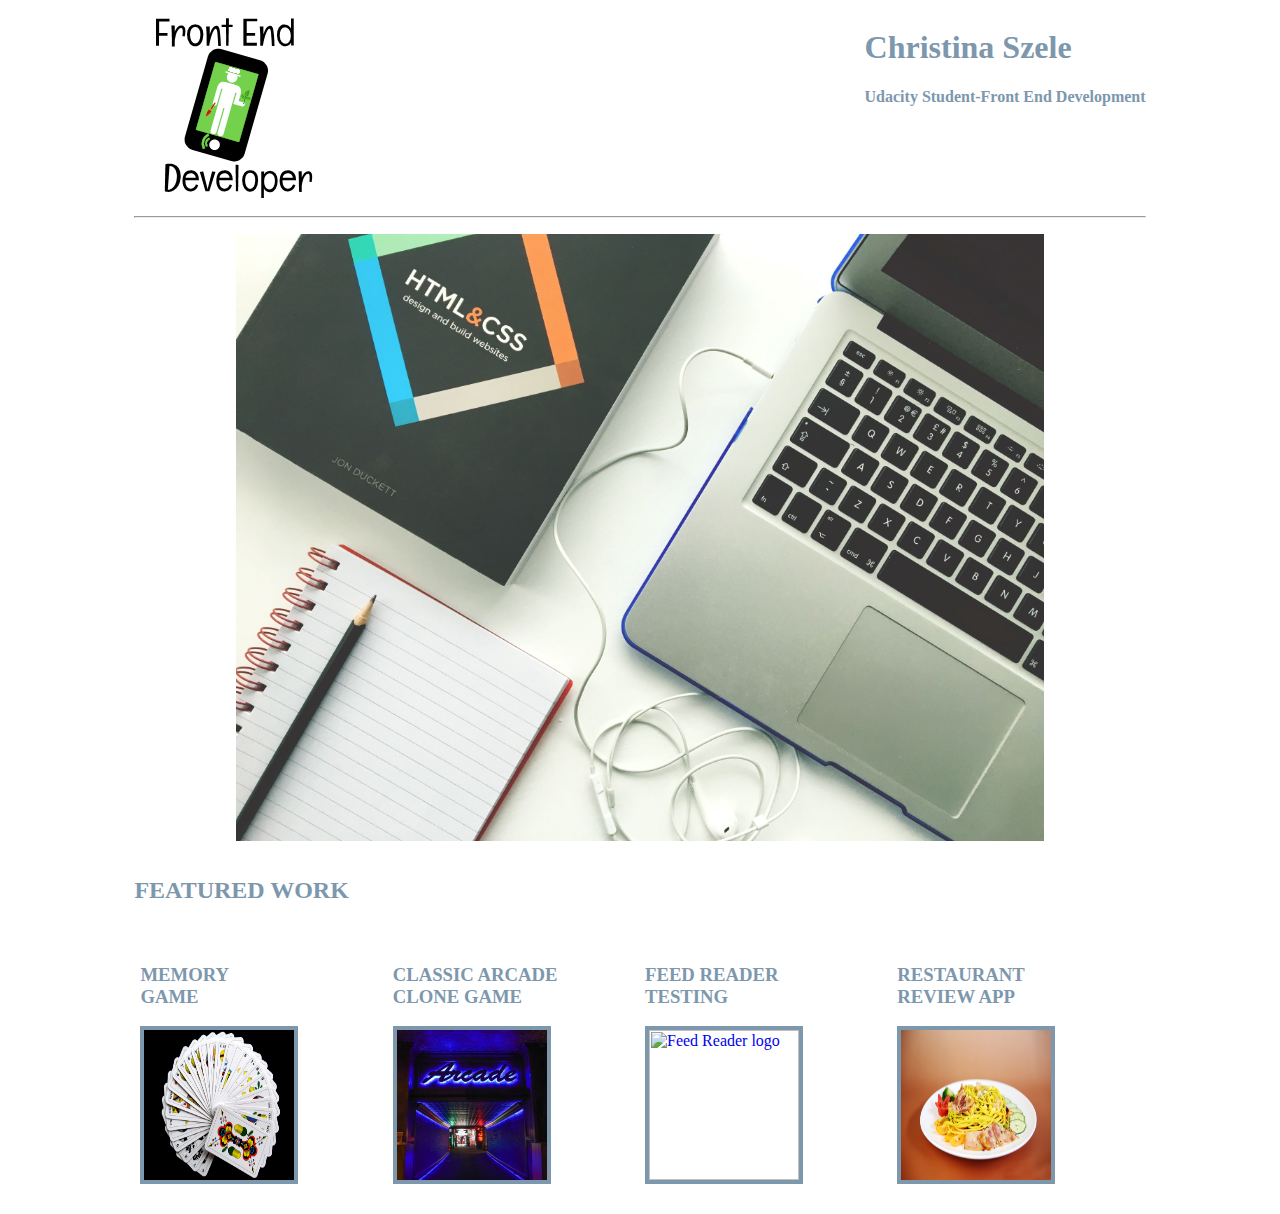
==== index.html @ ddda7b98 "Add files via upload" ====
<html><head><base href="<!doctype HTML>">
	<meta charset="utf-8">
	<meta name="viewport" content="width=device-width, initial-scale=1">
	
    <title>Portfolio</title>
    <link rel="stylesheet" href="https://fonts.googleapis.com/css?family=Open+Sans+Condensed:300|Sonsie+One">
    <link rel="stylesheet" href="style.css">
	</head>
	
<body>
	<div class="container" bgcolor="#FAFAFA">
  		<header>	
			 <img src="logo/logo2.png" alt="logo">		
				<div class="name">
					<h1>Christina Szele</h1>
					<h4> Udacity Student-Front End Development </h4>
				</div>
			<hr class="line">
		</header>
	
	<p style="text-align:center;">	
		<img class="hero" src="images\design-development-electronics.jpg" alt="hero" align="center" style="max-width:80%;height:auto">
        </p>
    </div>
	
	<div class="container" bgcolor="#FAFAFA">
		<p>
        </p><div id="leftfeature">
			<h2>Featured Work</h2>
			</div>
		<p></p>
	
	<br style="line-height:4;"><br>
			
	<div class="row">
		<div class="column">
			<h3 class="projects">Memory<br> Game</h3>
        		<p> <a href="https://"> <img border="4" style="border-color:#7d97ad" alt="Memory logo" src="images\memory art-card-game-cards.jpg" width="150" height="150"> </a>
			</p>
		</div>
		<div class="column">
			<h3 class="projects">Classic Arcade<br> Clone Game</h3>
			<p> <a href="https://classroom.udacity.com/me"> <img border="4" style="border-color:#7d97ad" alt="Classic Arcade logo" src="images\arcade-bright-colorful.jpg" width="150" height="150"> </a>
			</p>			
		</div>
		<div class="column">
			<h3 class="projects">Feed Reader<br>Testing</h3>
			<p> <a href="https://classroom.udacity.com"> <img border="4" style="border-color:#7d97ad" alt="Feed Reader logo" src="images\feed reader connection-data-design.jpg" width="150" height="150"> </a>
			</p>
		</div>
        <div class="column">
			<h3 class="projects">Restaurant<br> Review App</h3>
			<p> <a href="https://classroom.udacity.com/me"> <img border="4" style="border-color:#7d97ad" alt="Restaurant Review logo" src="images\restaurant cheese-course-cuisine.jpg" width="150" height="150"> </a>
			</p>
		</div>
	</div>
</div>	

</body></html>
---- style.css ----
<title>Portfolio</title>
	<style>
.line {
	width:100%;
	height:5px;
	background-color: #7d97ad;
	border: 0px;
	
}

.name {
	color: #7d97ad;
    font-weight: 250;
	display: block;
	float: right;
}

.mypic {
	float: right;
	max-width: 100%;
    height: auto;
	border: 1px solid #ddd;
    border-radius: 4px;
    padding: 5px;
	margin-left: 7px;
    margin-right: 7px;
	margin-bottom: 7px;
	margin-top: 7px;
}

.placeholder {
	border-radius: 8px;
	opacity: 0.5;
	width: 450px;
    height: 350px;
}

#leftfeature {
	float: left;
	width: auto;
	color: #7d97ad;
    max-width: 100%;
	text-transform: uppercase;
}	

div {
	display: block;
}

.projects {
	text-transform: uppercase;
	color: #7d97ad;
}

.row {
	align-content: center;	
	display: flex;
	padding: 1px;
}

.column {
  flex: 33.33%;
  padding: 5px;
}

.container{
  width : 80%;
  margin: auto;
}
@media only screen and (max-width: 600px) {
    container {
        width: 100%;
    }
}
@media screen and (max-width: 550px) {
  .row {
    flex: 50%;
    max-width: 50%;
	flex-wrap: wrap;
  }
}</style></head>
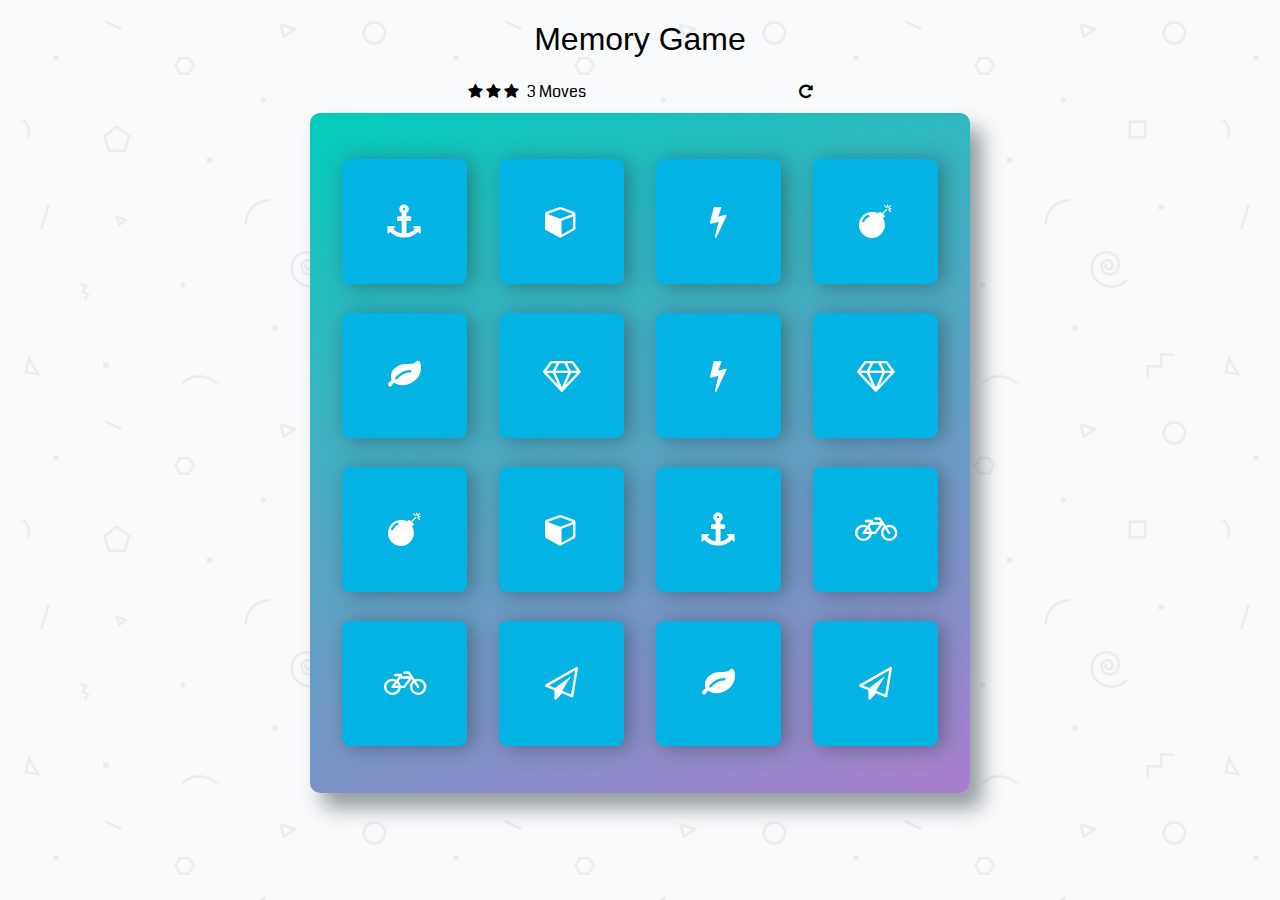
==== commit 709cc0bb: "Add files via upload" ====
--- a/index.html
+++ b/index.html
@@ -1,59 +1,85 @@
-<html><head><base href="<!doctype HTML>">
-	<meta charset="utf-8">
-	<meta name="viewport" content="width=device-width, initial-scale=1">
-	
-    <title>Portfolio</title>
-    <link rel="stylesheet" href="https://fonts.googleapis.com/css?family=Open+Sans+Condensed:300|Sonsie+One">
-    <link rel="stylesheet" href="style.css">
-	</head>
-	
-<body>
-	<div class="container" bgcolor="#FAFAFA">
-  		<header>	
-			 <img src="logo/logo2.png" alt="logo">		
-				<div class="name">
-					<h1>Christina Szele</h1>
-					<h4> Udacity Student-Front End Development </h4>
-				</div>
-			<hr class="line">
-		</header>
-	
-	<p style="text-align:center;">	
-		<img class="hero" src="images\design-development-electronics.jpg" alt="hero" align="center" style="max-width:80%;height:auto">
-        </p>
-    </div>
-	
-	<div class="container" bgcolor="#FAFAFA">
-		<p>
-        </p><div id="leftfeature">
-			<h2>Featured Work</h2>
-			</div>
-		<p></p>
-	
-	<br style="line-height:4;"><br>
-			
-	<div class="row">
-		<div class="column">
-			<h3 class="projects">Memory<br> Game</h3>
-        		<p> <a href="https://"> <img border="4" style="border-color:#7d97ad" alt="Memory logo" src="images\memory art-card-game-cards.jpg" width="150" height="150"> </a>
-			</p>
-		</div>
-		<div class="column">
-			<h3 class="projects">Classic Arcade<br> Clone Game</h3>
-			<p> <a href="https://classroom.udacity.com/me"> <img border="4" style="border-color:#7d97ad" alt="Classic Arcade logo" src="images\arcade-bright-colorful.jpg" width="150" height="150"> </a>
-			</p>			
-		</div>
-		<div class="column">
-			<h3 class="projects">Feed Reader<br>Testing</h3>
-			<p> <a href="https://classroom.udacity.com"> <img border="4" style="border-color:#7d97ad" alt="Feed Reader logo" src="images\feed reader connection-data-design.jpg" width="150" height="150"> </a>
-			</p>
-		</div>
-        <div class="column">
-			<h3 class="projects">Restaurant<br> Review App</h3>
-			<p> <a href="https://classroom.udacity.com/me"> <img border="4" style="border-color:#7d97ad" alt="Restaurant Review logo" src="images\restaurant cheese-course-cuisine.jpg" width="150" height="150"> </a>
-			</p>
-		</div>
-	</div>
-</div>	
-
-</body></html>+<!doctype html>
+<html lang="en">
+<head>
+    <meta charset="utf-8">
+    <title>Memory Game</title>
+    <meta name="description" content="">
+    <meta name="viewport" content="width=device-width, initial-scale=1">
+    <link rel="stylesheet prefetch" href="https://maxcdn.bootstrapcdn.com/font-awesome/4.6.1/css/font-awesome.min.css">
+    <link rel="stylesheet prefetch" href="https://fonts.googleapis.com/css?family=Coda">
+    <link rel="stylesheet" href="css/app.css">
+</head>
+    <div class="container">
+        <header>
+            <h1>Memory Game</h1>
+        </header>
+
+        <section class="score-panel">
+        	<ul class="stars">
+        		<li><i class="fa fa-star"></i></li>
+        		<li><i class="fa fa-star"></i></li>
+        		<li><i class="fa fa-star"></i></li>
+        	</ul>
+
+        	<span class="moves">3</span> Moves
+
+            <div class="restart">
+        		<i class="fa fa-repeat"></i>
+        	</div>
+        </section>
+
+        <ul class="deck">
+            <li class="card open show">
+                <i class="fa fa-diamond"></i>
+            </li>
+            <li class="card open show">
+                <i class="fa fa-paper-plane-o"></i>
+            </li>
+            <li class="card open show">
+                <i class="fa fa-anchor"></i>
+            </li>
+            <li class="card open show">
+                <i class="fa fa-bolt"></i>
+            </li>
+            <li class="card open show">
+                <i class="fa fa-cube"></i>
+            </li>
+            <li class="card open show">
+                <i class="fa fa-anchor"></i>
+            </li>
+            <li class="card open show">
+                <i class="fa fa-leaf"></i>
+            </li>
+            <li class="card open show">
+                <i class="fa fa-bicycle"></i>
+            </li>
+            <li class="card open show">
+                <i class="fa fa-diamond"></i>
+            </li>
+            <li class="card open show">
+                <i class="fa fa-bomb"></i>
+            </li>
+            <li class="card open show">
+                <i class="fa fa-leaf"></i>
+            </li>
+            <li class="card open show">
+                <i class="fa fa-bomb"></i>
+            </li>
+            <li class="card open show">
+                <i class="fa fa-bolt"></i>
+            </li>
+            <li class="card open show">
+                <i class="fa fa-bicycle"></i>
+            </li>
+            <li class="card open show">
+                <i class="fa fa-paper-plane-o"></i>
+            </li>
+            <li class="card open show">
+                <i class="fa fa-cube"></i>
+            </li>
+        </ul>
+    </div>
+
+    <script src="js/app2.js"></script>
+</body>
+</html>
--- a/css/app.css
+++ b/css/app.css
@@ -0,0 +1,109 @@
+html {
+    box-sizing: border-box;
+}
+
+*,
+*::before,
+*::after {
+    box-sizing: inherit;
+}
+
+html,
+body {
+    width: 100%;
+    height: 100%;
+    margin: 0;
+    padding: 0;
+}
+
+body {
+    background: #ffffff url('../img/geometry2.png'); /* Background pattern from Subtle Patterns */
+    font-family: 'Coda', cursive;
+}
+
+.container {
+    display: flex;
+    justify-content: center;
+    align-items: center;
+    flex-direction: column;
+}
+
+h1 {
+    font-family: 'Open Sans', sans-serif;
+    font-weight: 300;
+}
+
+/*
+ * Styles for the deck of cards
+ */
+
+.deck {
+    width: 660px;
+    min-height: 680px;
+    background: linear-gradient(160deg, #02ccba 0%, #aa7ecd 100%);
+    padding: 32px;
+    border-radius: 10px;
+    box-shadow: 12px 15px 20px 0 rgba(46, 61, 73, 0.5);
+    display: flex;
+    flex-wrap: wrap;
+    justify-content: space-between;
+    align-items: center;
+    margin: 0 0 3em;
+}
+
+.deck .card {
+    height: 125px;
+    width: 125px;
+    background: #2e3d49;
+    font-size: 0;
+    color: #ffffff;
+    border-radius: 8px;
+    cursor: pointer;
+    display: flex;
+    justify-content: center;
+    align-items: center;
+    box-shadow: 5px 2px 20px 0 rgba(46, 61, 73, 0.5);
+}
+
+.deck .card.open {
+    transform: rotateY(0);
+    background: #02b3e4;
+    cursor: default;
+}
+
+.deck .card.show {
+    font-size: 33px;
+}
+
+.deck .card.match {
+    cursor: default;
+    background: #02ccba;
+    font-size: 33px;
+}
+
+/*
+ * Styles for the Score Panel
+ */
+
+.score-panel {
+    text-align: left;
+    width: 345px;
+    margin-bottom: 10px;
+}
+
+.score-panel .stars {
+    margin: 0;
+    padding: 0;
+    display: inline-block;
+    margin: 0 5px 0 0;
+}
+
+.score-panel .stars li {
+    list-style: none;
+    display: inline-block;
+}
+
+.score-panel .restart {
+    float: right;
+    cursor: pointer;
+}
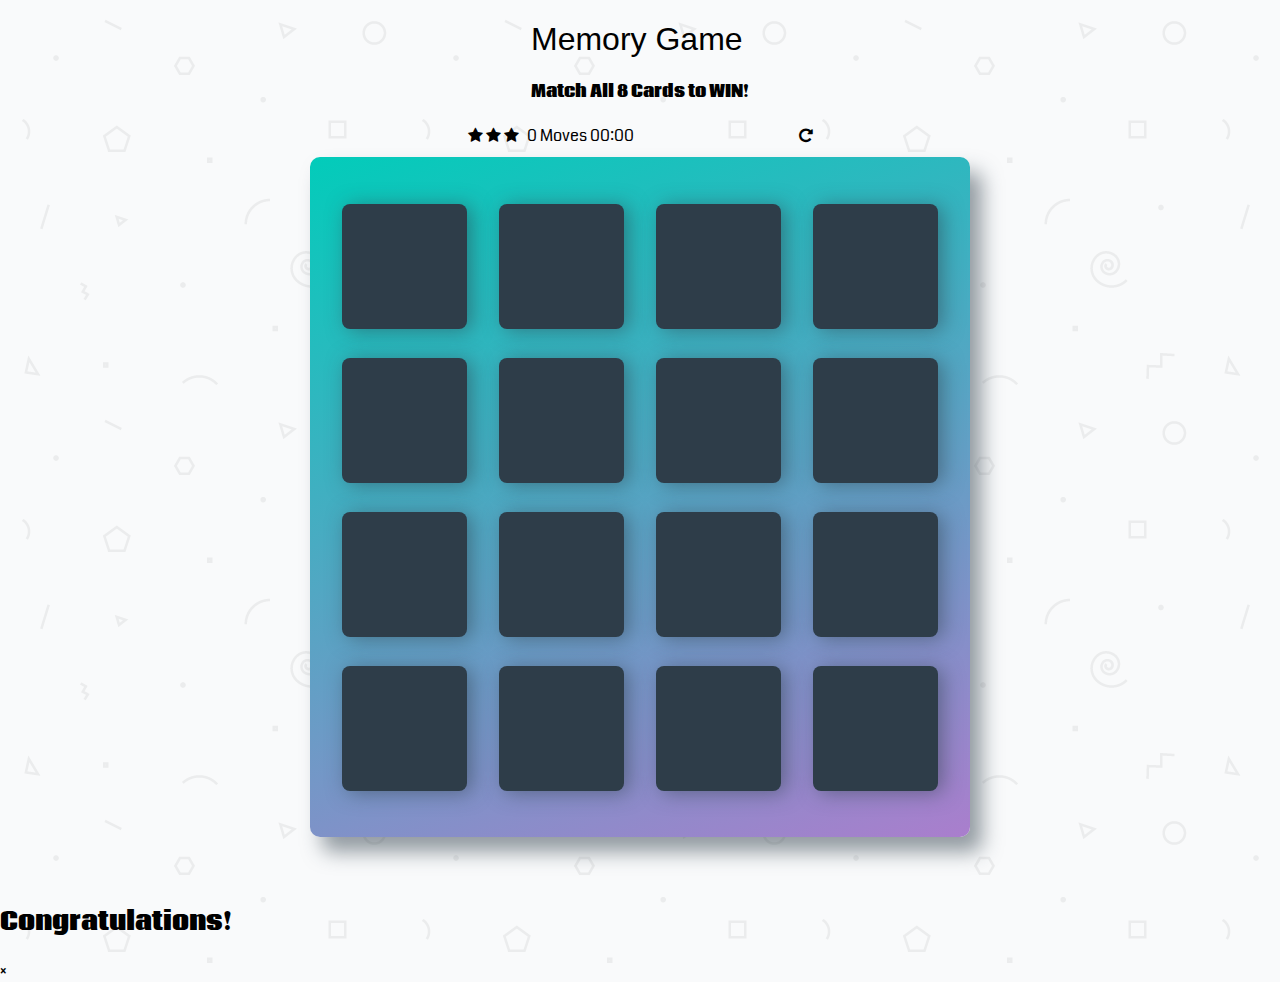
==== commit 31bcef8a: "Add files via upload" ====
--- a/index.html
+++ b/index.html
@@ -12,6 +12,7 @@
     <div class="container">
         <header>
             <h1>Memory Game</h1>
+        <h4> Match All 8 Cards to WIN!</h4>
         </header>
 
         <section class="score-panel">
@@ -21,65 +22,24 @@
         		<li><i class="fa fa-star"></i></li>
         	</ul>
 
-        	<span class="moves">3</span> Moves
+            	<span class="moves"></span> Moves
+          <label id="minutes">00</label>:<label id="seconds">00</label>
 
             <div class="restart">
         		<i class="fa fa-repeat"></i>
         	</div>
         </section>
 
-        <ul class="deck">
-            <li class="card open show">
-                <i class="fa fa-diamond"></i>
-            </li>
-            <li class="card open show">
-                <i class="fa fa-paper-plane-o"></i>
-            </li>
-            <li class="card open show">
-                <i class="fa fa-anchor"></i>
-            </li>
-            <li class="card open show">
-                <i class="fa fa-bolt"></i>
-            </li>
-            <li class="card open show">
-                <i class="fa fa-cube"></i>
-            </li>
-            <li class="card open show">
-                <i class="fa fa-anchor"></i>
-            </li>
-            <li class="card open show">
-                <i class="fa fa-leaf"></i>
-            </li>
-            <li class="card open show">
-                <i class="fa fa-bicycle"></i>
-            </li>
-            <li class="card open show">
-                <i class="fa fa-diamond"></i>
-            </li>
-            <li class="card open show">
-                <i class="fa fa-bomb"></i>
-            </li>
-            <li class="card open show">
-                <i class="fa fa-leaf"></i>
-            </li>
-            <li class="card open show">
-                <i class="fa fa-bomb"></i>
-            </li>
-            <li class="card open show">
-                <i class="fa fa-bolt"></i>
-            </li>
-            <li class="card open show">
-                <i class="fa fa-bicycle"></i>
-            </li>
-            <li class="card open show">
-                <i class="fa fa-paper-plane-o"></i>
-            </li>
-            <li class="card open show">
-                <i class="fa fa-cube"></i>
-            </li>
-        </ul>
+     <ul class="deck"></ul>
     </div>
+     <!-- Modal content -->
+  <div class="modal-content"> 
+    <h2>Congratulations!</h2>
 
+    <span class="close">&times;</span>
+  </div>
+
+</div>
     <script src="js/app2.js"></script>
 </body>
 </html>
--- a/css/app.css
+++ b/css/app.css
@@ -107,3 +107,19 @@
     float: right;
     cursor: pointer;
 }
+
+/* The Modal (background) */
+.modal {
+  display: none; /* Hidden by default */
+  position: fixed; /* Stay in place */
+  z-index: 1; /* Sit on top */
+  left: 0;
+  top: 0;
+  width: 100%; /* Full width */
+  height: 100%; /* Full height */
+  overflow: auto; /* Enable scroll if needed */
+  background-color: rgb(0,0,0); /* Fallback color */
+  background-color: rgba(0,0,0,0.4); /* Black w/ opacity */
+}
+
+ 
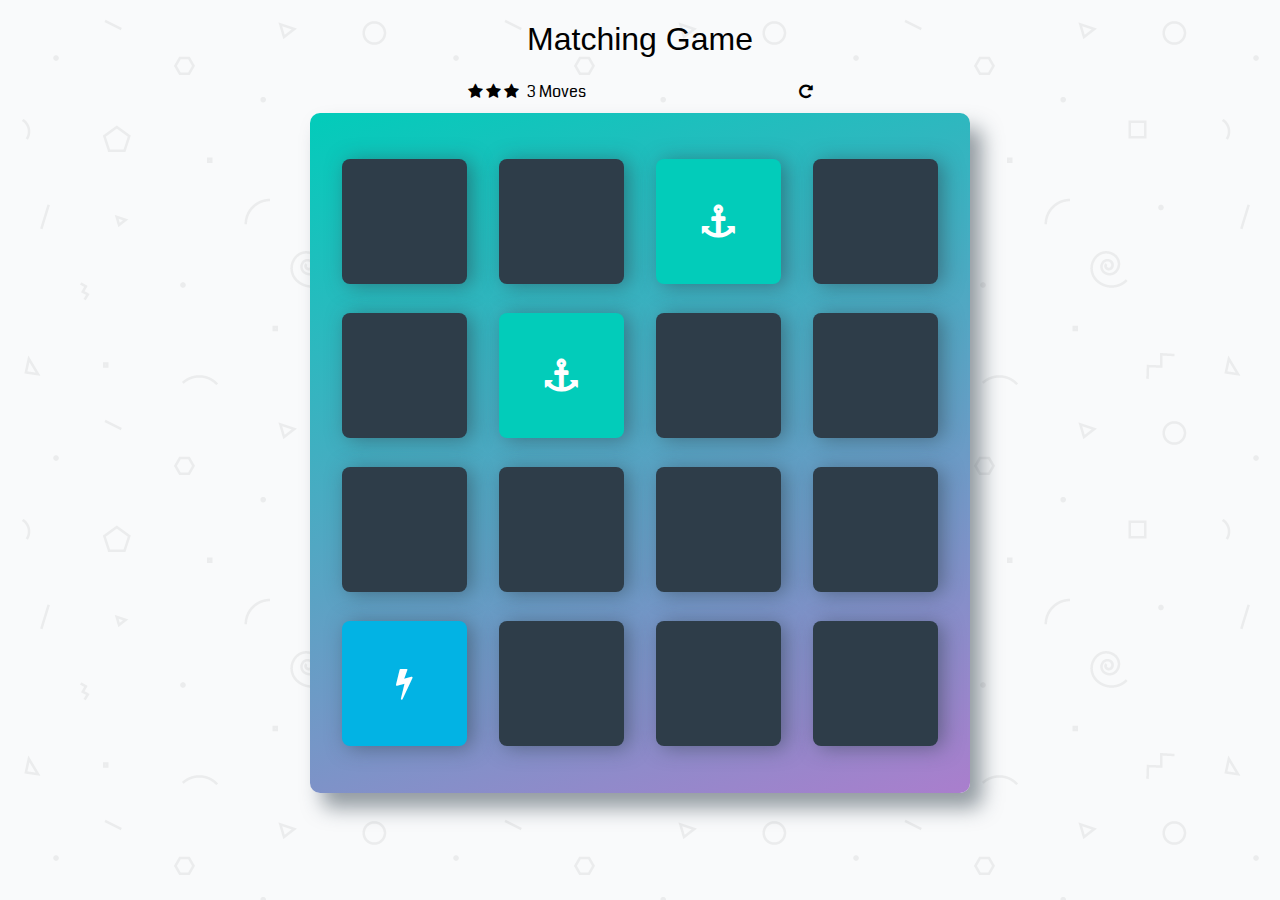
==== commit abf09811: "Add files via upload" ====
--- a/index.html
+++ b/index.html
@@ -2,17 +2,17 @@
 <html lang="en">
 <head>
     <meta charset="utf-8">
-    <title>Memory Game</title>
+    <title>Matching Game</title>
     <meta name="description" content="">
-    <meta name="viewport" content="width=device-width, initial-scale=1">
     <link rel="stylesheet prefetch" href="https://maxcdn.bootstrapcdn.com/font-awesome/4.6.1/css/font-awesome.min.css">
     <link rel="stylesheet prefetch" href="https://fonts.googleapis.com/css?family=Coda">
     <link rel="stylesheet" href="css/app.css">
 </head>
+<body>
+
     <div class="container">
         <header>
-            <h1>Memory Game</h1>
-        <h4> Match All 8 Cards to WIN!</h4>
+            <h1>Matching Game</h1>
         </header>
 
         <section class="score-panel">
@@ -22,24 +22,65 @@
         		<li><i class="fa fa-star"></i></li>
         	</ul>
 
-            	<span class="moves"></span> Moves
-          <label id="minutes">00</label>:<label id="seconds">00</label>
+        	<span class="moves">3</span> Moves
 
             <div class="restart">
         		<i class="fa fa-repeat"></i>
         	</div>
         </section>
 
-     <ul class="deck"></ul>
+        <ul class="deck">
+            <li class="card">
+                <i class="fa fa-diamond"></i>
+            </li>
+            <li class="card">
+                <i class="fa fa-paper-plane-o"></i>
+            </li>
+            <li class="card match">
+                <i class="fa fa-anchor"></i>
+            </li>
+            <li class="card">
+                <i class="fa fa-bolt"></i>
+            </li>
+            <li class="card">
+                <i class="fa fa-cube"></i>
+            </li>
+            <li class="card match">
+                <i class="fa fa-anchor"></i>
+            </li>
+            <li class="card">
+                <i class="fa fa-leaf"></i>
+            </li>
+            <li class="card">
+                <i class="fa fa-bicycle"></i>
+            </li>
+            <li class="card">
+                <i class="fa fa-diamond"></i>
+            </li>
+            <li class="card">
+                <i class="fa fa-bomb"></i>
+            </li>
+            <li class="card">
+                <i class="fa fa-leaf"></i>
+            </li>
+            <li class="card">
+                <i class="fa fa-bomb"></i>
+            </li>
+            <li class="card open show">
+                <i class="fa fa-bolt"></i>
+            </li>
+            <li class="card">
+                <i class="fa fa-bicycle"></i>
+            </li>
+            <li class="card">
+                <i class="fa fa-paper-plane-o"></i>
+            </li>
+            <li class="card">
+                <i class="fa fa-cube"></i>
+            </li>
+        </ul>
     </div>
-     <!-- Modal content -->
-  <div class="modal-content"> 
-    <h2>Congratulations!</h2>
 
-    <span class="close">&times;</span>
-  </div>
-
-</div>
-    <script src="js/app2.js"></script>
+    <script src="js/app.js"></script>
 </body>
 </html>
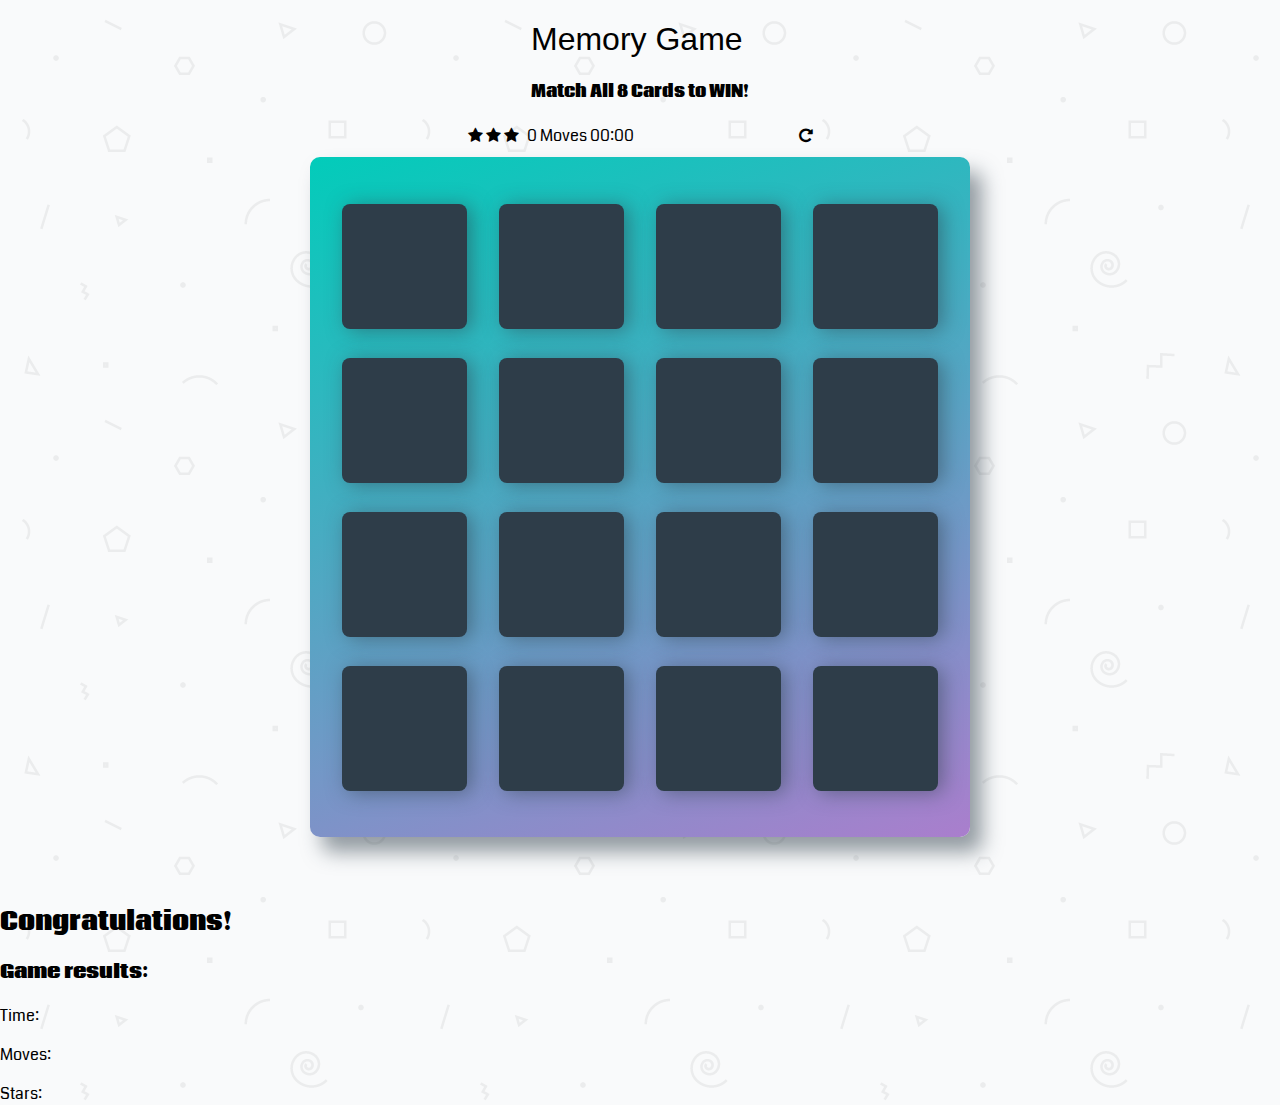
==== commit 33d6dc13: "Add files via upload" ====
--- a/index.html
+++ b/index.html
@@ -2,17 +2,17 @@
 <html lang="en">
 <head>
     <meta charset="utf-8">
-    <title>Matching Game</title>
+    <title>Memory Game</title>
     <meta name="description" content="">
+    <meta name="viewport" content="width=device-width, initial-scale=1">
     <link rel="stylesheet prefetch" href="https://maxcdn.bootstrapcdn.com/font-awesome/4.6.1/css/font-awesome.min.css">
     <link rel="stylesheet prefetch" href="https://fonts.googleapis.com/css?family=Coda">
     <link rel="stylesheet" href="css/app.css">
 </head>
-<body>
-
     <div class="container">
         <header>
-            <h1>Matching Game</h1>
+            <h1>Memory Game</h1>
+        <h4> Match All 8 Cards to WIN!</h4>
         </header>
 
         <section class="score-panel">
@@ -22,65 +22,31 @@
         		<li><i class="fa fa-star"></i></li>
         	</ul>
 
-        	<span class="moves">3</span> Moves
+            	<span class="moves"></span> Moves
+          <label id="minutes">00</label>:<label id="seconds">00</label>
 
             <div class="restart">
         		<i class="fa fa-repeat"></i>
         	</div>
         </section>
 
-        <ul class="deck">
-            <li class="card">
-                <i class="fa fa-diamond"></i>
-            </li>
-            <li class="card">
-                <i class="fa fa-paper-plane-o"></i>
-            </li>
-            <li class="card match">
-                <i class="fa fa-anchor"></i>
-            </li>
-            <li class="card">
-                <i class="fa fa-bolt"></i>
-            </li>
-            <li class="card">
-                <i class="fa fa-cube"></i>
-            </li>
-            <li class="card match">
-                <i class="fa fa-anchor"></i>
-            </li>
-            <li class="card">
-                <i class="fa fa-leaf"></i>
-            </li>
-            <li class="card">
-                <i class="fa fa-bicycle"></i>
-            </li>
-            <li class="card">
-                <i class="fa fa-diamond"></i>
-            </li>
-            <li class="card">
-                <i class="fa fa-bomb"></i>
-            </li>
-            <li class="card">
-                <i class="fa fa-leaf"></i>
-            </li>
-            <li class="card">
-                <i class="fa fa-bomb"></i>
-            </li>
-            <li class="card open show">
-                <i class="fa fa-bolt"></i>
-            </li>
-            <li class="card">
-                <i class="fa fa-bicycle"></i>
-            </li>
-            <li class="card">
-                <i class="fa fa-paper-plane-o"></i>
-            </li>
-            <li class="card">
-                <i class="fa fa-cube"></i>
-            </li>
-        </ul>
+     <ul class="deck"></ul>
     </div>
 
-    <script src="js/app.js"></script>
+    
+     <!-- Modal content -->
+    
+  <div class="modal-content"> 
+    <h2>Congratulations!</h2>
+       <h3>Game results: </h3>
+    <p>Time:<span class="time_results"></span></p>
+    <p>Moves:<span class="moves_results"></span></p>
+    <p>Stars:<span class="stars_results"></span></p>  
+  </div>
+
+</div>
+        
+    <script src="js/app2.js"></script>
+
 </body>
 </html>
